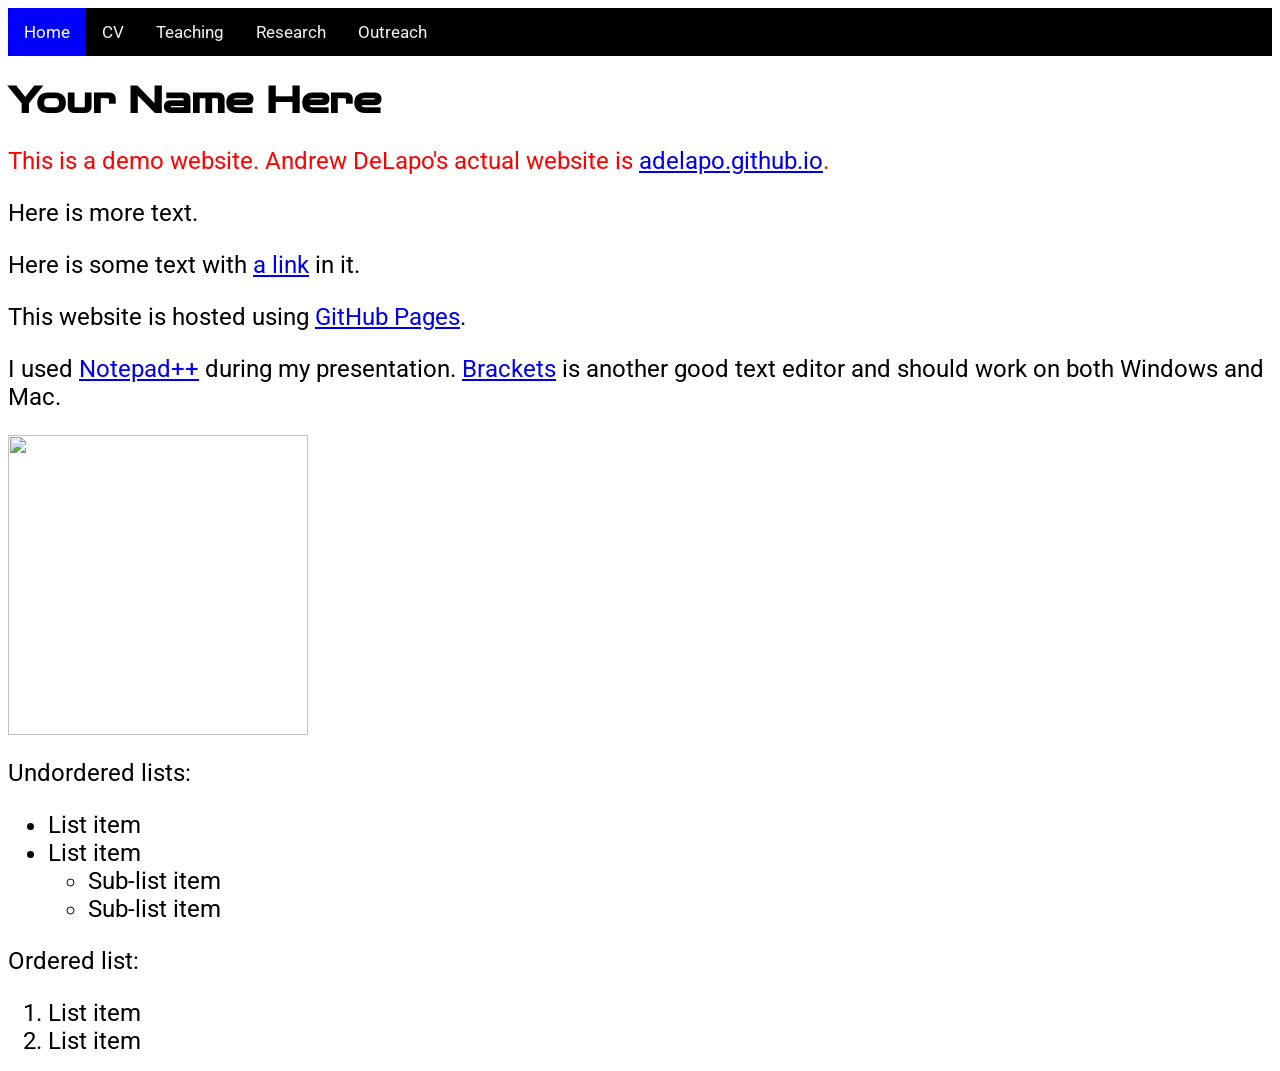
==== index.html @ 803b274e "Thanks" ====
<html>
<head>
	<title>Chinmay Dharmendra</title>
	<link href="style.css" rel="stylesheet" type="text/css">
</head>
<body>
	<div class="topnav"> <!-- https://www.w3schools.com/howto/howto_js_topnav.asp -->
	  <a class="active" href="index.html">Home</a> <!-- The link class="active" gets highlighted -->
	  <a href="cv.html">CV</a>
	  <a href="teaching.html">Teaching</a>
	  <a href="research.html">Research</a>
	  <a href="outreach.html">Outreach</a>
	</div>
	<h1>Your Name Here</h1>
	<p style="color:red">This is a demo website. Andrew DeLapo's actual website is <a href="https://adelapo.github.io/">adelapo.github.io</a>.</p>
	<p>Here is more text.</p>
	<p>Here is some text with <a href="https://www.wikipedia.org/" target="_blank">a link</a> in it.</p>
	<p>This website is hosted using <a href="https://pages.github.com/" target="_blank">GitHub Pages</a>.</p>
	<p>I used <a href="https://notepad-plus-plus.org/downloads/" target="_blank">Notepad++</a> during my presentation. <a href="https://brackets.io/">Brackets</a> is another good text editor and should work on both Windows and Mac.</p>
	<img src="assets/mobius_strip.jpg" width=300px">
	<p>Undordered lists:</p>
	<ul>
		<li>List item</li>
		<li>List item</li>
		<ul>
			<li>Sub-list item</li>
			<li>Sub-list item</li>
		</ul>
	</ul>
	<p>Ordered list:</li>
	<ol>
		<li>List item</li>
		<li>List item</li>
	</ol>
</body>
</html>
---- style.css ----
@import url('https://fonts.googleapis.com/css2?family=Roboto&family=Zen+Dots&display=swap');

/* Change the fonts here! */

h1 {
	font-family: "Zen Dots";
	font-size: 36px;
}

h2 {
	font-family: "Zen Dots";
}

p, a, li {
	font-family: "Roboto";
	font-size: 24px;
}

/* Add a black background color to the top navigation */
.topnav {
  background-color: black;
  overflow: hidden;
}

/* Style the links inside the navigation bar */
.topnav a {
  float: left;
  color: #f2f2f2;
  text-align: center;
  padding: 14px 16px;
  text-decoration: none;
  font-size: 17px;
}

/* Change the color of links on hover */
.topnav a:hover {
  background-color: #ddd;
  color: black;
}

/* Add a color to the active/current link */
.topnav a.active {
  background-color: blue;
  color: white;
}
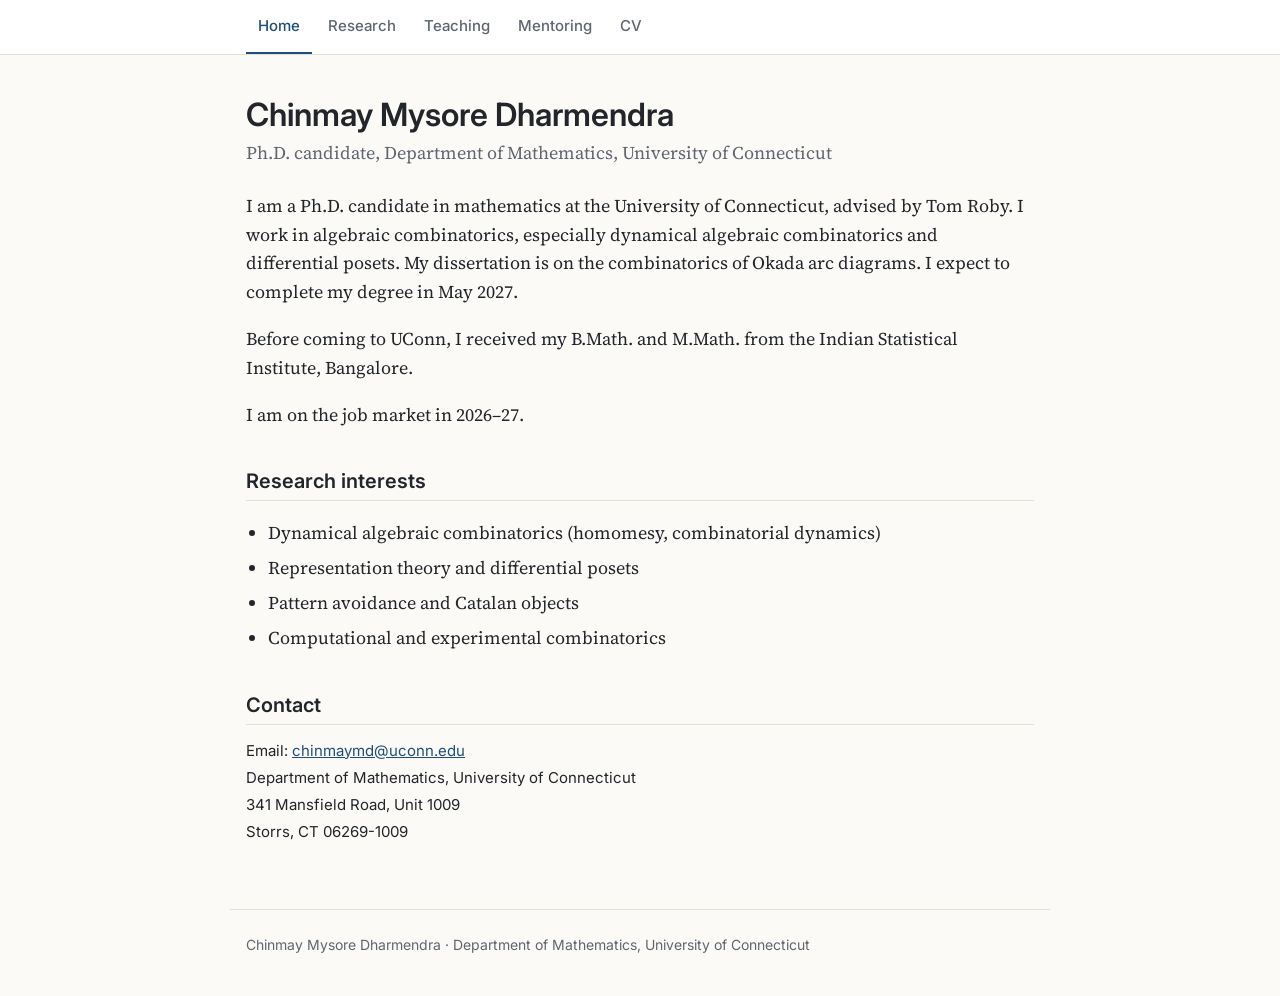
==== commit b7c7e207: "Replace demo template with academic site: home, research, teaching, mentoring, CV pages Co-Authored-" ====
--- a/index.html
+++ b/index.html
@@ -1,36 +1,50 @@
-<html>
+<!DOCTYPE html>
+<html lang="en">
 <head>
-	<title>Chinmay Dharmendra</title>
-	<link href="style.css" rel="stylesheet" type="text/css">
+  <meta charset="utf-8">
+  <meta name="viewport" content="width=device-width, initial-scale=1">
+  <title>Chinmay Mysore Dharmendra</title>
+  <meta name="description" content="Chinmay Mysore Dharmendra, PhD candidate in mathematics at the University of Connecticut, working in algebraic combinatorics.">
+  <link href="style.css" rel="stylesheet" type="text/css">
 </head>
 <body>
-	<div class="topnav"> <!-- https://www.w3schools.com/howto/howto_js_topnav.asp -->
-	  <a class="active" href="index.html">Home</a> <!-- The link class="active" gets highlighted -->
-	  <a href="cv.html">CV</a>
-	  <a href="teaching.html">Teaching</a>
-	  <a href="research.html">Research</a>
-	  <a href="outreach.html">Outreach</a>
-	</div>
-	<h1>Your Name Here</h1>
-	<p style="color:red">This is a demo website. Andrew DeLapo's actual website is <a href="https://adelapo.github.io/">adelapo.github.io</a>.</p>
-	<p>Here is more text.</p>
-	<p>Here is some text with <a href="https://www.wikipedia.org/" target="_blank">a link</a> in it.</p>
-	<p>This website is hosted using <a href="https://pages.github.com/" target="_blank">GitHub Pages</a>.</p>
-	<p>I used <a href="https://notepad-plus-plus.org/downloads/" target="_blank">Notepad++</a> during my presentation. <a href="https://brackets.io/">Brackets</a> is another good text editor and should work on both Windows and Mac.</p>
-	<img src="assets/mobius_strip.jpg" width=300px">
-	<p>Undordered lists:</p>
-	<ul>
-		<li>List item</li>
-		<li>List item</li>
-		<ul>
-			<li>Sub-list item</li>
-			<li>Sub-list item</li>
-		</ul>
-	</ul>
-	<p>Ordered list:</li>
-	<ol>
-		<li>List item</li>
-		<li>List item</li>
-	</ol>
+  <nav class="topnav">
+    <div class="inner">
+      <a href="index.html" class="active">Home</a>
+      <a href="research.html">Research</a>
+      <a href="teaching.html">Teaching</a>
+      <a href="outreach.html">Mentoring</a>
+      <a href="cv.html">CV</a>
+    </div>
+  </nav>
+  <main>
+    <h1>Chinmay Mysore Dharmendra</h1>
+    <p class="subtitle">Ph.D. candidate, Department of Mathematics, University of Connecticut</p>
+
+    <p>I am a Ph.D. candidate in mathematics at the University of Connecticut, advised by Tom Roby. I work in algebraic combinatorics,
+    especially dynamical algebraic combinatorics and differential posets. My dissertation is on the
+    combinatorics of Okada arc diagrams. I expect to complete my degree in May 2027.</p>
+
+    <p>Before coming to UConn, I received my B.Math. and M.Math. from the Indian Statistical Institute, Bangalore.</p>
+
+    <p>I am on the job market in 2026–27.</p>
+
+    <h2>Research interests</h2>
+    <ul>
+      <li>Dynamical algebraic combinatorics (homomesy, combinatorial dynamics)</li>
+      <li>Representation theory and differential posets</li>
+      <li>Pattern avoidance and Catalan objects</li>
+      <li>Computational and experimental combinatorics</li>
+    </ul>
+
+    <h2>Contact</h2>
+    <div class="contact">
+      Email: <a href="mailto:chinmaymd@uconn.edu">chinmaymd@uconn.edu</a><br>
+      Department of Mathematics, University of Connecticut<br>
+      341 Mansfield Road, Unit 1009<br>
+      Storrs, CT 06269-1009
+    </div>
+  </main>
+  <footer>Chinmay Mysore Dharmendra · Department of Mathematics, University of Connecticut</footer>
 </body>
-</html>+</html>
--- a/style.css
+++ b/style.css
@@ -1,45 +1,131 @@
-@import url('https://fonts.googleapis.com/css2?family=Roboto&family=Zen+Dots&display=swap');
+@import url('https://fonts.googleapis.com/css2?family=Source+Serif+4:opsz,wght@8..60,400;8..60,600&family=Inter:wght@400;500;600&display=swap');
 
-/* Change the fonts here! */
-
-h1 {
-	font-family: "Zen Dots";
-	font-size: 36px;
+:root {
+  --bg: #fbfaf7;
+  --text: #22252a;
+  --muted: #5f6670;
+  --accent: #1f4e79;
+  --rule: #e3e0d8;
+  --nav-bg: #ffffff;
 }
 
-h2 {
-	font-family: "Zen Dots";
+@media (prefers-color-scheme: dark) {
+  :root {
+    --bg: #16181c;
+    --text: #e6e4df;
+    --muted: #a3a8b0;
+    --accent: #8db8e3;
+    --rule: #2c3036;
+    --nav-bg: #1c1f24;
+  }
 }
 
-p, a, li {
-	font-family: "Roboto";
-	font-size: 24px;
+* { box-sizing: border-box; }
+
+body {
+  margin: 0;
+  background: var(--bg);
+  color: var(--text);
+  font-family: "Source Serif 4", Georgia, serif;
+  font-size: 18px;
+  line-height: 1.6;
 }
 
-/* Add a black background color to the top navigation */
+/* Navigation */
 .topnav {
-  background-color: black;
-  overflow: hidden;
+  background: var(--nav-bg);
+  border-bottom: 1px solid var(--rule);
+  position: sticky;
+  top: 0;
+  z-index: 10;
 }
 
-/* Style the links inside the navigation bar */
-.topnav a {
-  float: left;
-  color: #f2f2f2;
-  text-align: center;
-  padding: 14px 16px;
-  text-decoration: none;
-  font-size: 17px;
+.topnav .inner {
+  max-width: 820px;
+  margin: 0 auto;
+  padding: 0 16px;
+  display: flex;
+  flex-wrap: wrap;
+  gap: 4px;
 }
 
-/* Change the color of links on hover */
-.topnav a:hover {
-  background-color: #ddd;
-  color: black;
+.topnav a {
+  font-family: "Inter", system-ui, sans-serif;
+  font-size: 15px;
+  font-weight: 500;
+  color: var(--muted);
+  text-decoration: none;
+  padding: 14px 12px;
+  border-bottom: 2px solid transparent;
 }
 
-/* Add a color to the active/current link */
+.topnav a:hover { color: var(--text); }
+
 .topnav a.active {
-  background-color: blue;
-  color: white;
-}+  color: var(--accent);
+  border-bottom-color: var(--accent);
+}
+
+/* Page body */
+main {
+  max-width: 820px;
+  margin: 0 auto;
+  padding: 40px 16px 64px;
+}
+
+h1, h2, h3 {
+  font-family: "Inter", system-ui, sans-serif;
+  line-height: 1.25;
+}
+
+h1 { font-size: 32px; font-weight: 600; margin: 0 0 4px; }
+h2 {
+  font-size: 20px;
+  font-weight: 600;
+  margin: 40px 0 12px;
+  padding-bottom: 6px;
+  border-bottom: 1px solid var(--rule);
+}
+h3 { font-size: 17px; font-weight: 600; margin: 24px 0 4px; }
+
+.subtitle { color: var(--muted); margin: 0 0 24px; }
+
+a { color: var(--accent); }
+a:hover { text-decoration-thickness: 2px; }
+
+ul { padding-left: 22px; }
+li { margin-bottom: 6px; }
+
+/* Dated entries: title on the left, date on the right */
+.entry {
+  display: flex;
+  justify-content: space-between;
+  gap: 16px;
+  margin-bottom: 8px;
+}
+.entry .date {
+  color: var(--muted);
+  white-space: nowrap;
+  font-size: 16px;
+}
+.entry .detail { color: var(--muted); font-size: 16px; }
+
+@media (max-width: 560px) {
+  .entry { flex-direction: column; gap: 0; }
+}
+
+.contact {
+  font-family: "Inter", system-ui, sans-serif;
+  font-size: 15px;
+  line-height: 1.8;
+}
+
+footer {
+  max-width: 820px;
+  margin: 0 auto;
+  padding: 24px 16px 40px;
+  border-top: 1px solid var(--rule);
+  color: var(--muted);
+  font-size: 14px;
+  font-family: "Inter", system-ui, sans-serif;
+}
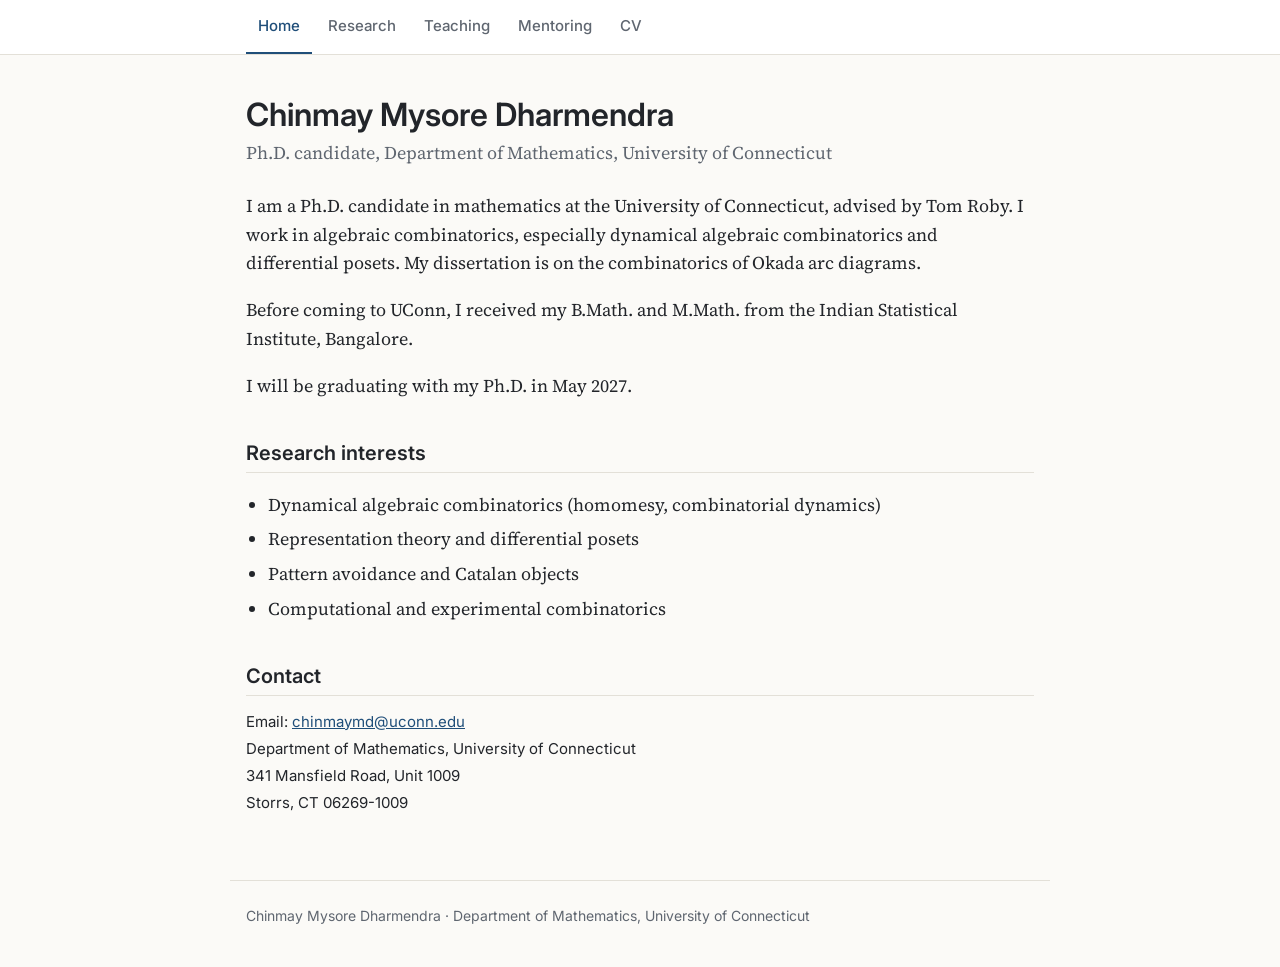
==== commit cd5b7917: "Add CV PDF (UConn email only); replace job-market line with graduation date Co-Authored-By: Claude O" ====
--- a/index.html
+++ b/index.html
@@ -23,11 +23,11 @@
 
     <p>I am a Ph.D. candidate in mathematics at the University of Connecticut, advised by Tom Roby. I work in algebraic combinatorics,
     especially dynamical algebraic combinatorics and differential posets. My dissertation is on the
-    combinatorics of Okada arc diagrams. I expect to complete my degree in May 2027.</p>
+    combinatorics of Okada arc diagrams.</p>
 
     <p>Before coming to UConn, I received my B.Math. and M.Math. from the Indian Statistical Institute, Bangalore.</p>
 
-    <p>I am on the job market in 2026–27.</p>
+    <p>I will be graduating with my Ph.D. in May 2027.</p>
 
     <h2>Research interests</h2>
     <ul>
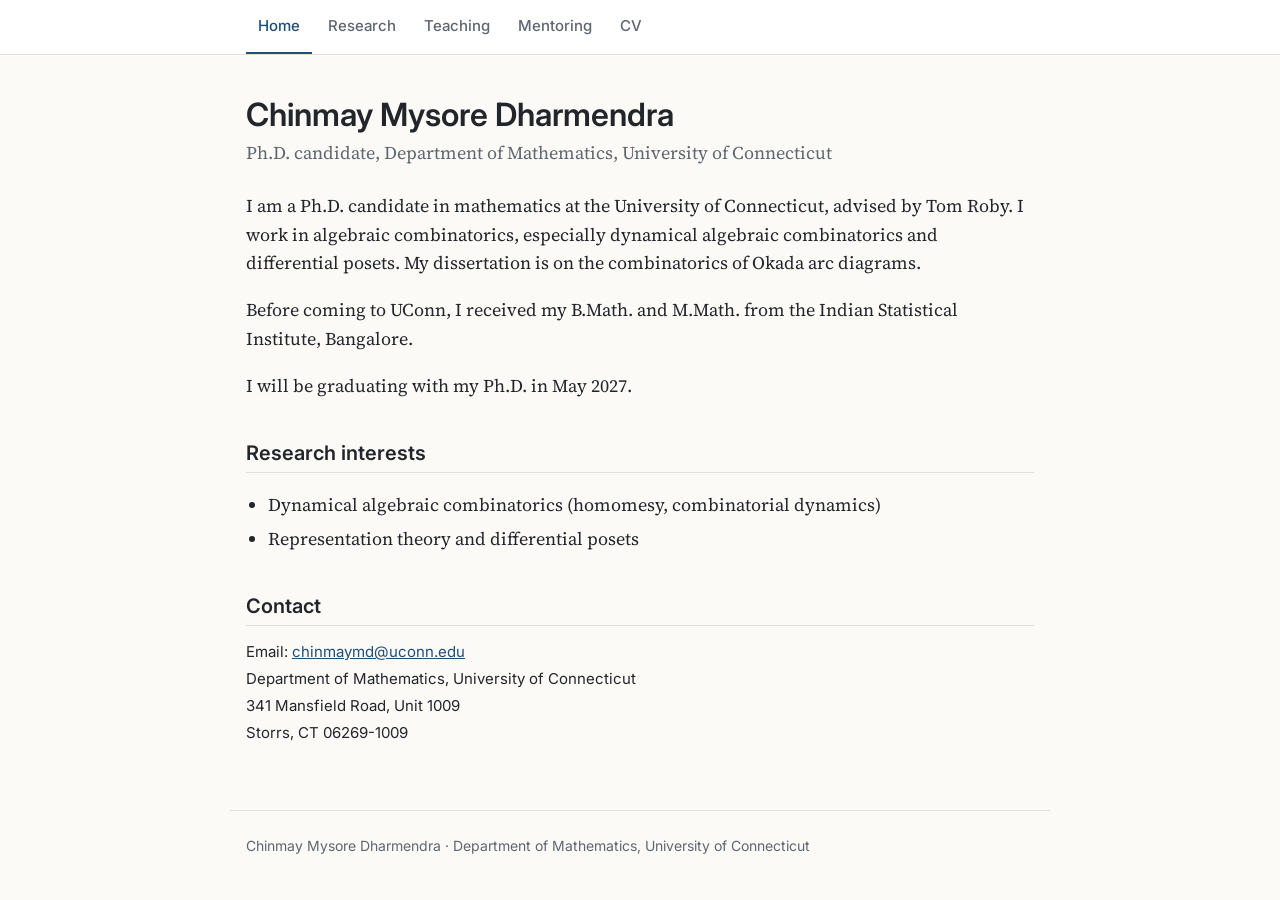
==== commit 7890d611: "Narrow research interests on home page and CV Co-Authored-By: Claude Opus 5.5 <noreply@anthropic.com" ====
--- a/index.html
+++ b/index.html
@@ -33,8 +33,6 @@
     <ul>
       <li>Dynamical algebraic combinatorics (homomesy, combinatorial dynamics)</li>
       <li>Representation theory and differential posets</li>
-      <li>Pattern avoidance and Catalan objects</li>
-      <li>Computational and experimental combinatorics</li>
     </ul>
 
     <h2>Contact</h2>
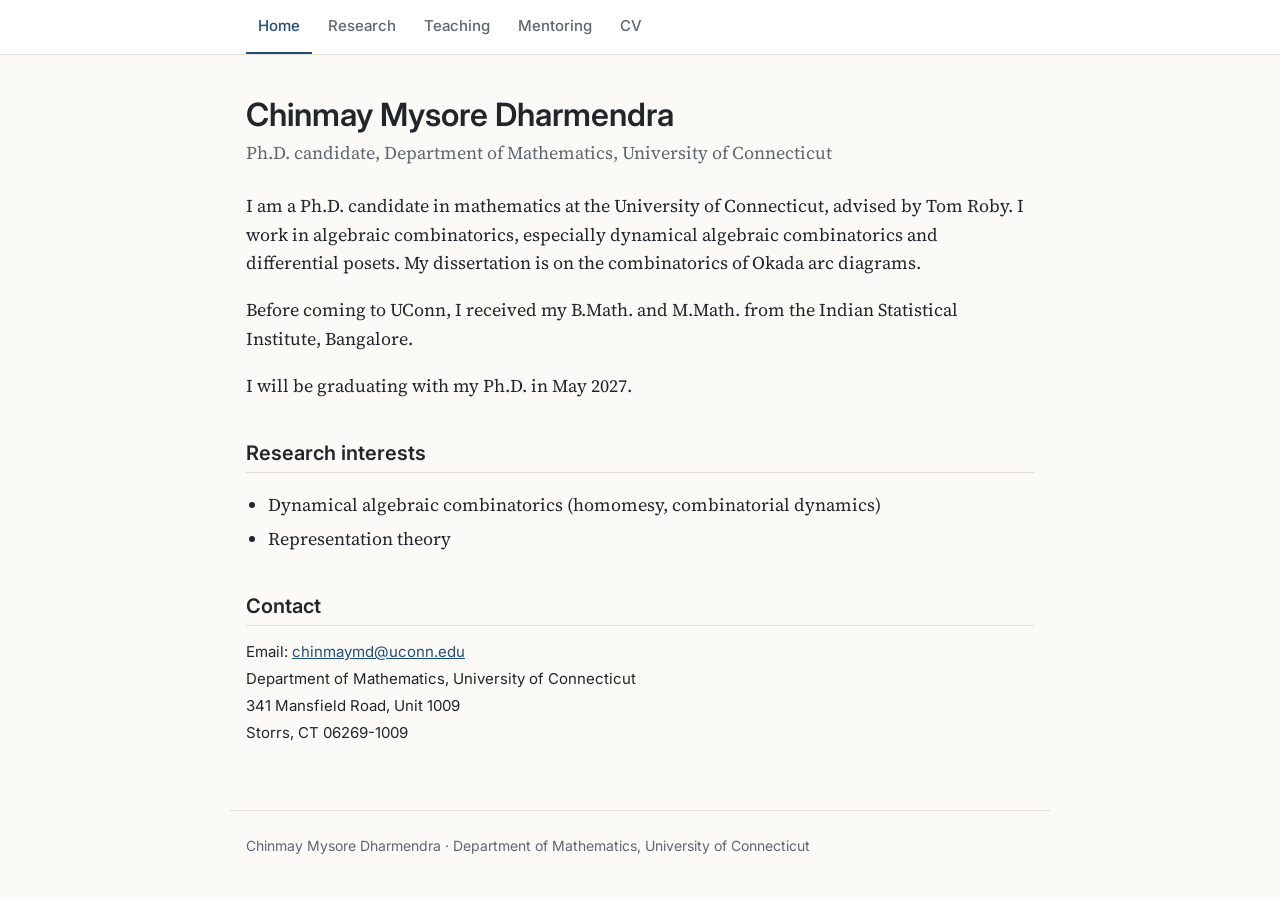
==== commit df90737b: "Shorten research interest to representation theory Co-Authored-By: Claude Opus 5.5 <noreply@anthropi" ====
--- a/index.html
+++ b/index.html
@@ -32,7 +32,7 @@
     <h2>Research interests</h2>
     <ul>
       <li>Dynamical algebraic combinatorics (homomesy, combinatorial dynamics)</li>
-      <li>Representation theory and differential posets</li>
+      <li>Representation theory</li>
     </ul>
 
     <h2>Contact</h2>
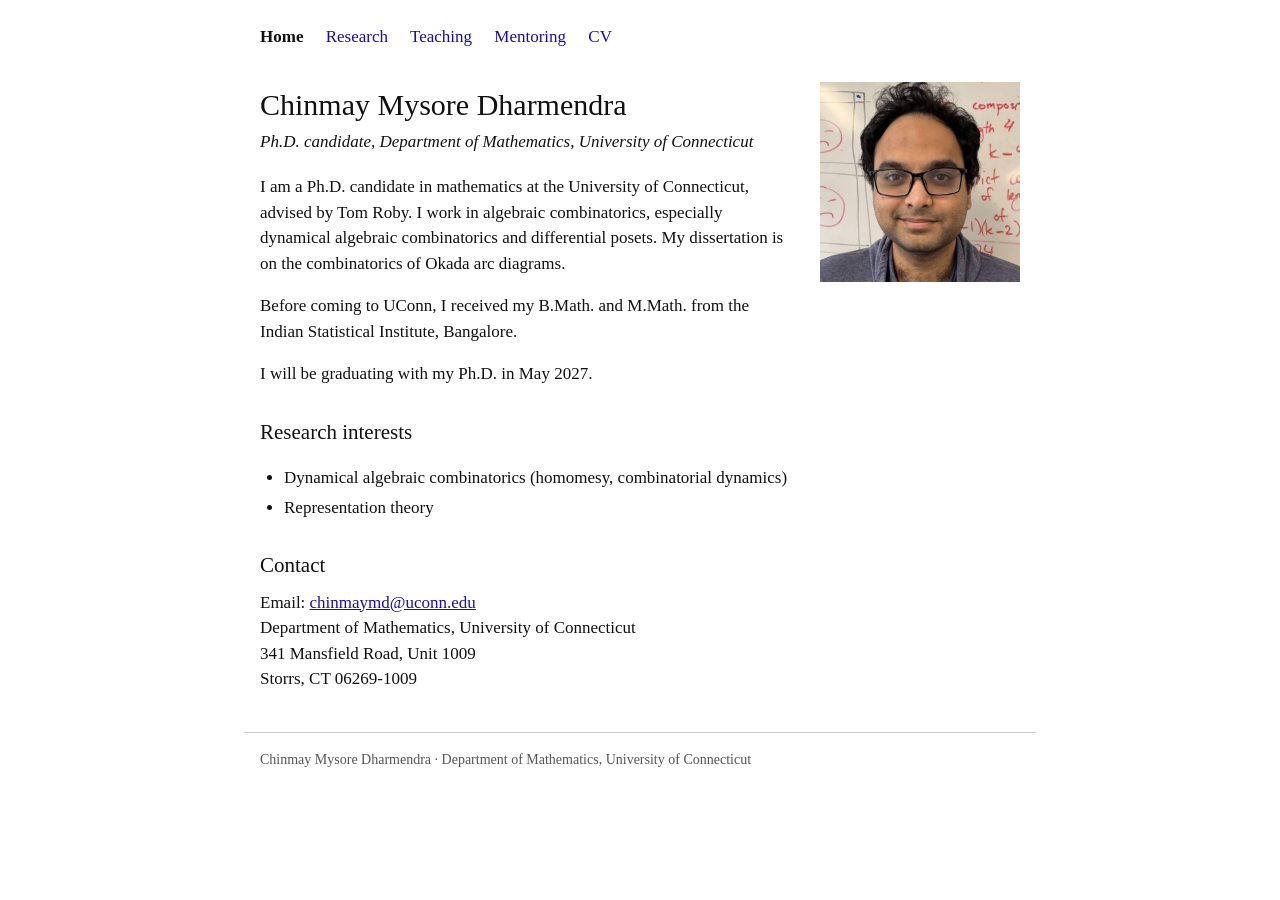
==== commit 51d94c5d: "Add headshot to home page Co-Authored-By: Claude Opus 5.5 <noreply@anthropic.com> Claude-Session: ht" ====
--- a/index.html
+++ b/index.html
@@ -18,6 +18,7 @@
     </div>
   </nav>
   <main>
+    <img class="headshot" src="assets/photo.jpg" alt="Photo of Chinmay Mysore Dharmendra">
     <h1>Chinmay Mysore Dharmendra</h1>
     <p class="subtitle">Ph.D. candidate, Department of Mathematics, University of Connecticut</p>
 
--- a/style.css
+++ b/style.css
@@ -1,131 +1,90 @@
-@import url('https://fonts.googleapis.com/css2?family=Source+Serif+4:opsz,wght@8..60,400;8..60,600&family=Inter:wght@400;500;600&display=swap');
-
-:root {
-  --bg: #fbfaf7;
-  --text: #22252a;
-  --muted: #5f6670;
-  --accent: #1f4e79;
-  --rule: #e3e0d8;
-  --nav-bg: #ffffff;
+body {
+  margin: 0;
+  background: #ffffff;
+  color: #111111;
+  font-family: Georgia, "Times New Roman", Times, serif;
+  font-size: 17px;
+  line-height: 1.5;
 }
 
-@media (prefers-color-scheme: dark) {
-  :root {
-    --bg: #16181c;
-    --text: #e6e4df;
-    --muted: #a3a8b0;
-    --accent: #8db8e3;
-    --rule: #2c3036;
-    --nav-bg: #1c1f24;
-  }
-}
-
-* { box-sizing: border-box; }
-
-body {
-  margin: 0;
-  background: var(--bg);
-  color: var(--text);
-  font-family: "Source Serif 4", Georgia, serif;
-  font-size: 18px;
-  line-height: 1.6;
-}
-
-/* Navigation */
-.topnav {
-  background: var(--nav-bg);
-  border-bottom: 1px solid var(--rule);
-  position: sticky;
-  top: 0;
-  z-index: 10;
+/* Navigation: plain text links */
+.topnav .inner,
+main,
+footer {
+  max-width: 760px;
+  margin: 0 auto;
+  padding-left: 16px;
+  padding-right: 16px;
 }
 
 .topnav .inner {
-  max-width: 820px;
-  margin: 0 auto;
-  padding: 0 16px;
-  display: flex;
-  flex-wrap: wrap;
-  gap: 4px;
+  padding-top: 24px;
 }
 
 .topnav a {
-  font-family: "Inter", system-ui, sans-serif;
-  font-size: 15px;
-  font-weight: 500;
-  color: var(--muted);
+  color: #1a0dab;
   text-decoration: none;
-  padding: 14px 12px;
-  border-bottom: 2px solid transparent;
+  margin-right: 18px;
 }
 
-.topnav a:hover { color: var(--text); }
+.topnav a:hover { text-decoration: underline; }
 
 .topnav a.active {
-  color: var(--accent);
-  border-bottom-color: var(--accent);
+  color: #111111;
+  font-weight: bold;
 }
 
-/* Page body */
 main {
-  max-width: 820px;
-  margin: 0 auto;
-  padding: 40px 16px 64px;
+  padding-top: 12px;
+  padding-bottom: 40px;
 }
 
 h1, h2, h3 {
-  font-family: "Inter", system-ui, sans-serif;
-  line-height: 1.25;
+  font-family: Georgia, "Times New Roman", Times, serif;
+  font-weight: normal;
 }
 
-h1 { font-size: 32px; font-weight: 600; margin: 0 0 4px; }
-h2 {
-  font-size: 20px;
-  font-weight: 600;
-  margin: 40px 0 12px;
-  padding-bottom: 6px;
-  border-bottom: 1px solid var(--rule);
-}
-h3 { font-size: 17px; font-weight: 600; margin: 24px 0 4px; }
+h1 { font-size: 30px; margin: 20px 0 2px; }
+h2 { font-size: 21px; margin: 30px 0 8px; }
+h3 { font-size: 17px; font-weight: bold; margin: 18px 0 4px; }
 
-.subtitle { color: var(--muted); margin: 0 0 24px; }
+.subtitle { margin: 0 0 20px; font-style: italic; }
 
-a { color: var(--accent); }
-a:hover { text-decoration-thickness: 2px; }
+a { color: #1a0dab; }
+a:visited { color: #551a8b; }
 
-ul { padding-left: 22px; }
-li { margin-bottom: 6px; }
+ul { padding-left: 24px; }
+li { margin-bottom: 4px; }
 
 /* Dated entries: title on the left, date on the right */
 .entry {
   display: flex;
   justify-content: space-between;
   gap: 16px;
-  margin-bottom: 8px;
+  margin-bottom: 6px;
 }
-.entry .date {
-  color: var(--muted);
-  white-space: nowrap;
-  font-size: 16px;
-}
-.entry .detail { color: var(--muted); font-size: 16px; }
+.entry .date { white-space: nowrap; }
+.entry .detail { font-style: italic; }
 
 @media (max-width: 560px) {
   .entry { flex-direction: column; gap: 0; }
 }
 
-.contact {
-  font-family: "Inter", system-ui, sans-serif;
-  font-size: 15px;
-  line-height: 1.8;
+footer {
+  padding-top: 16px;
+  padding-bottom: 32px;
+  border-top: 1px solid #cccccc;
+  color: #555555;
+  font-size: 14px;
 }
 
-footer {
-  max-width: 820px;
-  margin: 0 auto;
-  padding: 24px 16px 40px;
-  border-top: 1px solid var(--rule);
-  color: var(--muted);
-  font-size: 14px;
-  font-family: "Inter", system-ui, sans-serif;
+.headshot {
+  float: right;
+  width: 200px;
+  height: 200px;
+  margin: 20px 0 16px 24px;
 }
+
+@media (max-width: 560px) {
+  .headshot { float: none; display: block; width: 160px; height: 160px; margin: 16px 0; }
+}
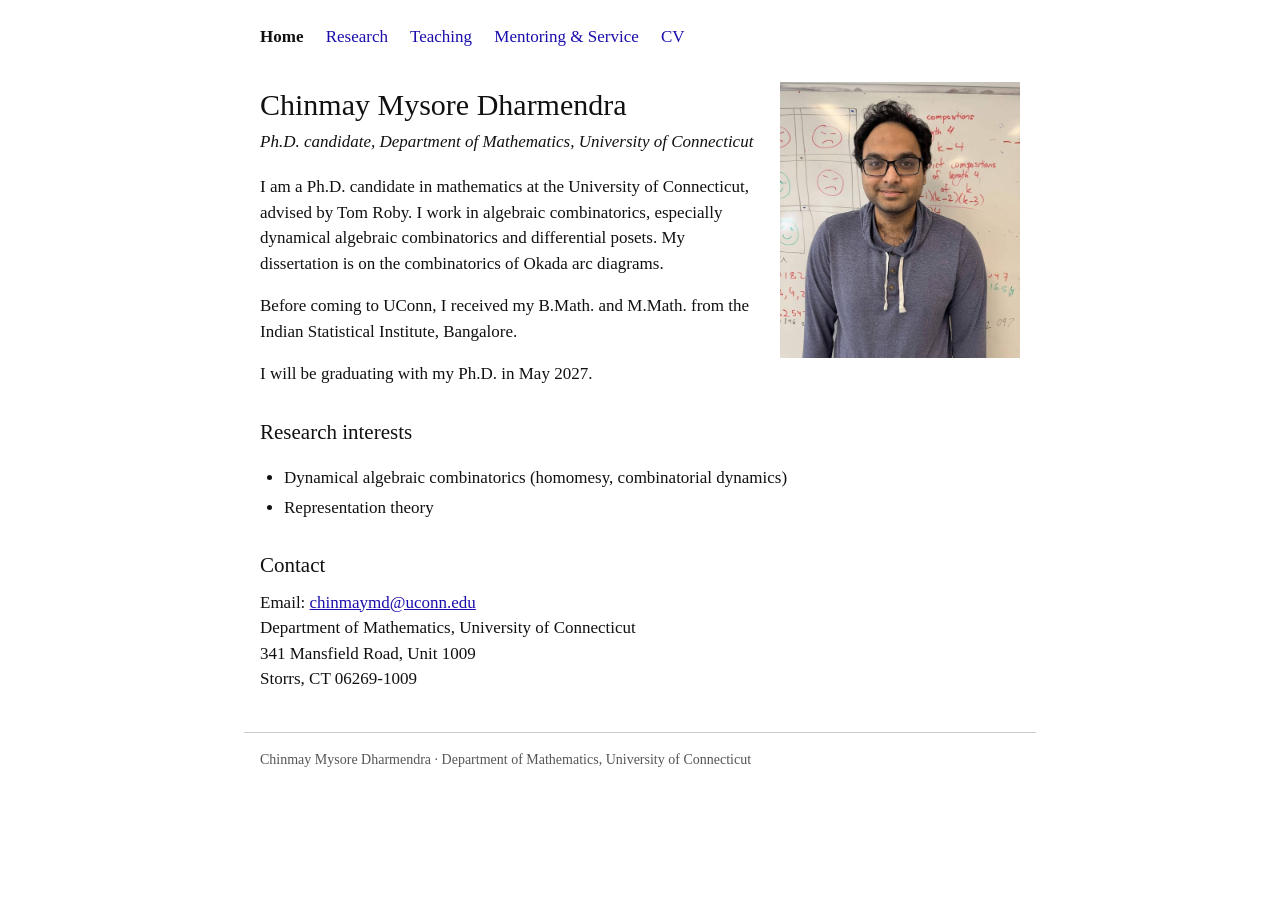
==== commit fd333b51: "Add service: MATHCOUNTS and UConn Integration Bee Co-Authored-By: Claude Opus 5.5 <noreply@anthropic" ====
--- a/index.html
+++ b/index.html
@@ -13,7 +13,7 @@
       <a href="index.html" class="active">Home</a>
       <a href="research.html">Research</a>
       <a href="teaching.html">Teaching</a>
-      <a href="outreach.html">Mentoring</a>
+      <a href="outreach.html">Mentoring &amp; Service</a>
       <a href="cv.html">CV</a>
     </div>
   </nav>
--- a/style.css
+++ b/style.css
@@ -80,11 +80,11 @@
 
 .headshot {
   float: right;
-  width: 200px;
-  height: 200px;
+  width: 240px;
+  height: auto;
   margin: 20px 0 16px 24px;
 }
 
 @media (max-width: 560px) {
-  .headshot { float: none; display: block; width: 160px; height: 160px; margin: 16px 0; }
+  .headshot { float: none; display: block; width: 200px; height: auto; margin: 16px 0; }
 }
